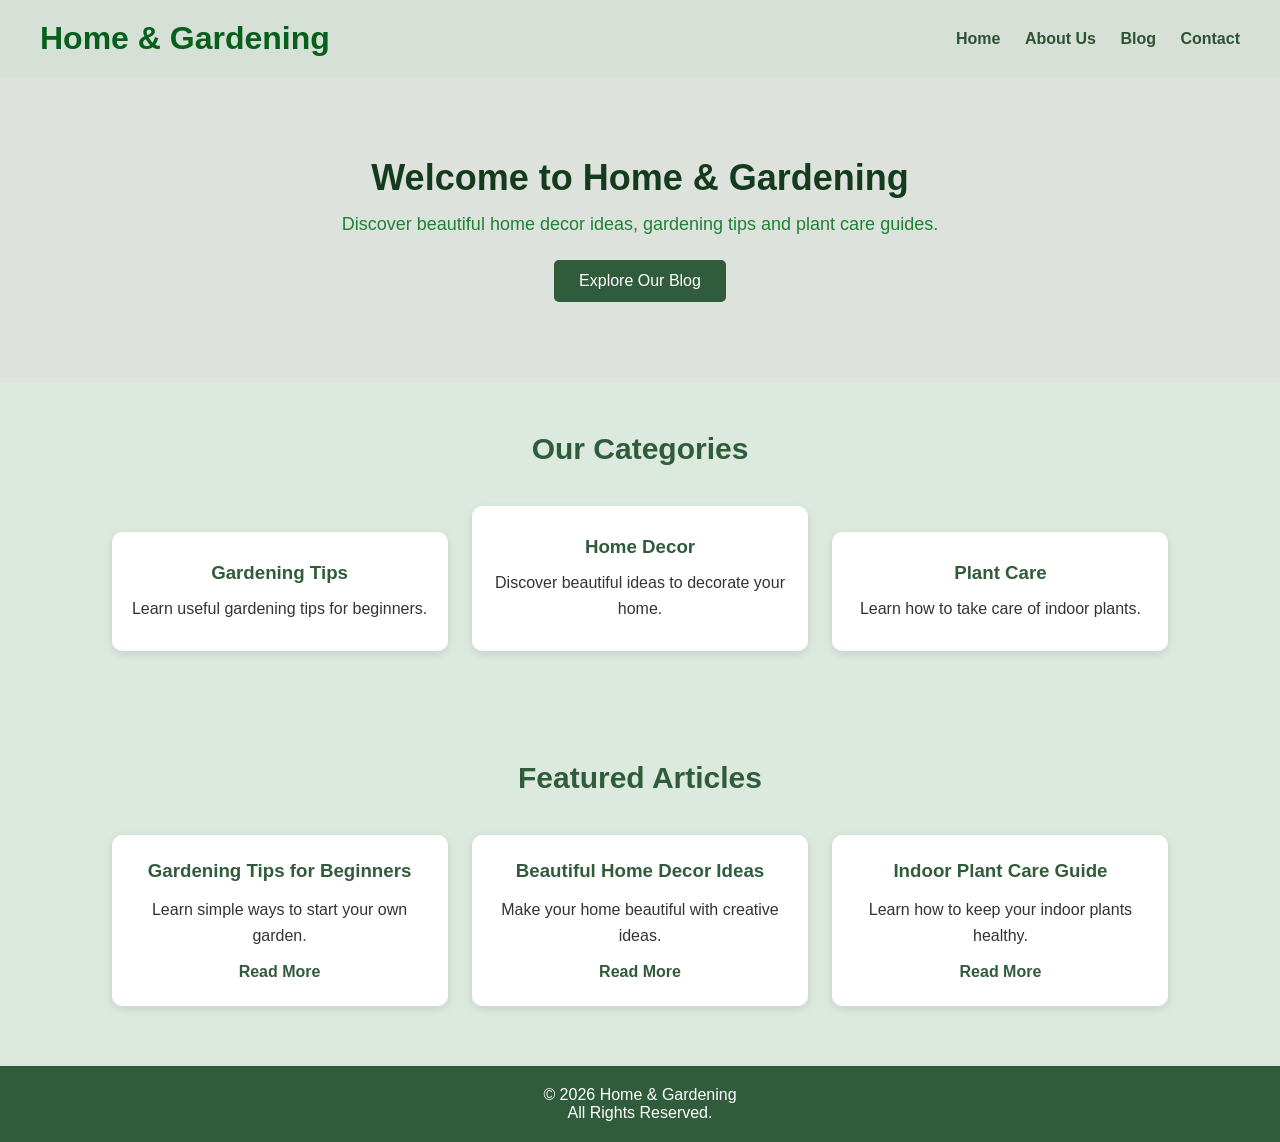
==== index.html @ fbee31ca "Home and Gardening Website" ====
<!DOCTYPE html>
<html lang="en">

<head>
    <meta charset="UTF-8">

    <meta name="viewport"
    content="width=device-width, initial-scale=1.0">

    <title>Home & Gardening</title>

    <link rel="stylesheet" href="css/style.css">

</head>

<body>

    <header>
        <h1>Home & Gardening</h1>

        <nav>
            <a href="index.html">Home</a>
            <a href="about.html">About Us</a>
            <a href="blog.html">Blog</a>
            <a href="contact.html">Contact</a>
        </nav>
    </header>

    <main>

        <section class="hero">

            <h2>Welcome to Home & Gardening</h2>

            <p>
                Discover beautiful home decor ideas,
                gardening tips and plant care guides.
            </p>

            <a href="blog.html">Explore Our Blog</a>

        </section>

        <section class="categories">

            <h2>Our Categories</h2>

            <div class="category">

                <h3>Gardening Tips</h3>
                <p>Learn useful gardening tips for beginners.</p>

            </div>

            <div class="category">

                <h3>Home Decor</h3>
                <p>Discover beautiful ideas to decorate your home.</p>

            </div>

            <div class="category">

                <h3>Plant Care</h3>
                <p>Learn how to take care of indoor plants.</p>

            </div>

        </section>
        <section class="featured">

    <h2>Featured Articles</h2>

    <div class="article">

        <h3>Gardening Tips for Beginners</h3>

        <p>Learn simple ways to start your own garden.</p>

        <a href="blog.html">Read More</a>

    </div>

    <div class="article">

        <h3>Beautiful Home Decor Ideas</h3>

        <p>Make your home beautiful with creative ideas.</p>

        <a href="blog.html">Read More</a>

    </div>

    <div class="article">

        <h3>Indoor Plant Care Guide</h3>

        <p>Learn how to keep your indoor plants healthy.</p>

        <a href="blog.html">Read More</a>

    </div>

</section>

    </main>

    <footer>

        <p>&copy; 2026 Home & Gardening</p>
        <p>All Rights Reserved.</p>

    </footer>

</body>

</html>
---- css/style.css ----
* {
    margin: 0;
    padding: 0;
    box-sizing: border-box;
}

body {
    font-family: Arial, sans-serif;
    background-color: #dce9df;
    color: #333;
}

header {
    background-color: rgb(215, 224, 215);
    padding: 20px 40px;
    display: flex;
    justify-content: space-between;
    align-items: center;
}

header h1 {
    color: #065f1a;
}

nav a {
    text-decoration: none;
    color: #2c5335;
    margin-left: 20px;
    font-weight: bold;
}

nav a:hover {
    color: #78a66a;
}

.hero {
    background-color: #dee2dc;
    padding: 80px 40px;
    text-align: center;
}

.hero h2 {
    color: #143b1d;
    font-size: 36px;
    margin-bottom: 15px;
}

.hero p {
    font-size: 18px;
    margin-bottom: 25px;
    color: #1d8136;
}

.hero a {
    display: inline-block;
    background-color: #315c3b;
    color: white;
    text-decoration: none;
    padding: 12px 25px;
    border-radius: 5px;
}

.hero a:hover {
    background-color: #78a66a;
}

.categories {
    padding: 50px 40px;
    text-align: center;
}

.categories h2 {
    color: #315c3b;
    font-size: 30px;
    margin-bottom: 30px;
}

.category {
    display: inline-block;
    background-color: white;
    width: 28%;
    padding: 30px 20px;
    margin: 10px;
    border-radius: 10px;
    box-shadow: 0 3px 10px rgba(0, 0, 0, 0.1);
}

.category h3 {
    color: #315c3b;
    margin-bottom: 12px;
}

.category p {
    line-height: 1.6;
}
/* Featured Articles */
.featured {
    padding: 50px 40px;
    text-align: center;
}

.featured h2 {
    color: #315c3b;
    font-size: 30px;
    margin-bottom: 30px;
}

.article {
    display: inline-block;
    background-color: white;
    width: 28%;
    padding: 25px;
    margin: 10px;
    border-radius: 10px;
    box-shadow: 0 3px 10px rgba(0, 0, 0, 0.1);
}

.article h3 {
    color: #315c3b;
    margin-bottom: 15px;
}

.article p {
    line-height: 1.6;
    margin-bottom: 15px;
}

.article a {
    color: #315c3b;
    font-weight: bold;
    text-decoration: none;
}
@media (max-width: 768px) {

    header {
        flex-direction: column;
        gap: 15px;
        padding: 20px;
    }

    nav {
        text-align: center;
    }

    nav a {
        display: inline-block;
        margin: 8px;
    }

    .hero {
        padding: 50px 20px;
    }

    .hero h2 {
        font-size: 28px;
    }

    .category {
        width: 90%;
        margin: 10px auto;
        display: block;
    }

    .article {
        width: 90%;
        margin: 10px auto;
        display: block;
    }
}

.article-content {
    max-width: 900px;
    margin: 50px auto;
    padding: 40px;
    background-color: white;
    border-radius: 10px;
    box-shadow: 0 3px 10px rgba(0, 0, 0, 0.1);
}

.article-content h2 {
    color: #315c3b;
    font-size: 32px;
    margin-bottom: 20px;
}

.article-content h3 {
    color: #315c3b;
    margin-top: 25px;
    margin-bottom: 10px;
}

.article-content p {
    line-height: 1.8;
    margin-bottom: 15px;
}

.blog {
    text-align: center;
    padding: 50px 20px;
}

.blog h2 {
    color: #315c3b;
    font-size: 32px;
    margin-bottom: 15px;
}

.blog p {
    font-size: 17px;
    line-height: 1.6;
}

.articles {
    padding: 30px 40px;
    text-align: center;
}

.about {
    max-width: 900px;
    margin: 50px auto;
    padding: 40px;
    background-color: white;
    border-radius: 10px;
    box-shadow: 0 3px 10px rgba(0, 0, 0, 0.1);
}

.about h2,
.about h3 {
    color: #315c3b;
    margin-bottom: 15px;
}

.about p {
    line-height: 1.8;
    margin-bottom: 25px;
}

.contact {
    max-width: 600px;
    margin: 50px auto;
    padding: 35px;
    background-color: white;
    border-radius: 10px;
    box-shadow: 0 3px 10px rgba(0, 0, 0, 0.1);
}

.contact h2 {
    color: #315c3b;
    text-align: center;
    margin-bottom: 15px;
}

.contact p {
    text-align: center;
    margin-bottom: 25px;
}

.contact form {
    display: flex;
    flex-direction: column;
    gap: 12px;
}

.contact input,
.contact textarea {
    padding: 12px;
    border: 1px solid #ccc;
    border-radius: 5px;
    font-size: 15px;
}

.contact textarea {
    min-height: 120px;
}

.contact button {
    background-color: #315c3b;
    color: white;
    padding: 12px;
    border: none;
    border-radius: 5px;
    cursor: pointer;
}

.contact button:hover {
    background-color: #78a66a;
}

footer {
    background-color: #315c3b;
    color: white;
    text-align: center;
    padding: 20px;
    margin-top: 40px;
}

.mission {
    max-width: 900px;
    margin: 30px auto 50px;
    padding: 40px;
    background-color: #e8f0e5;
    border-radius: 10px;
    text-align: center;
}

.mission h2 {
    color: #3d7949;
    margin-bottom: 15px;
}

.mission p {
    line-height: 1.8;
}
html, body {
    min-height: 100%;
}

body {
    min-height: 100vh;
    display: flex;
    flex-direction: column;
}

footer {
    margin-top: auto;
}
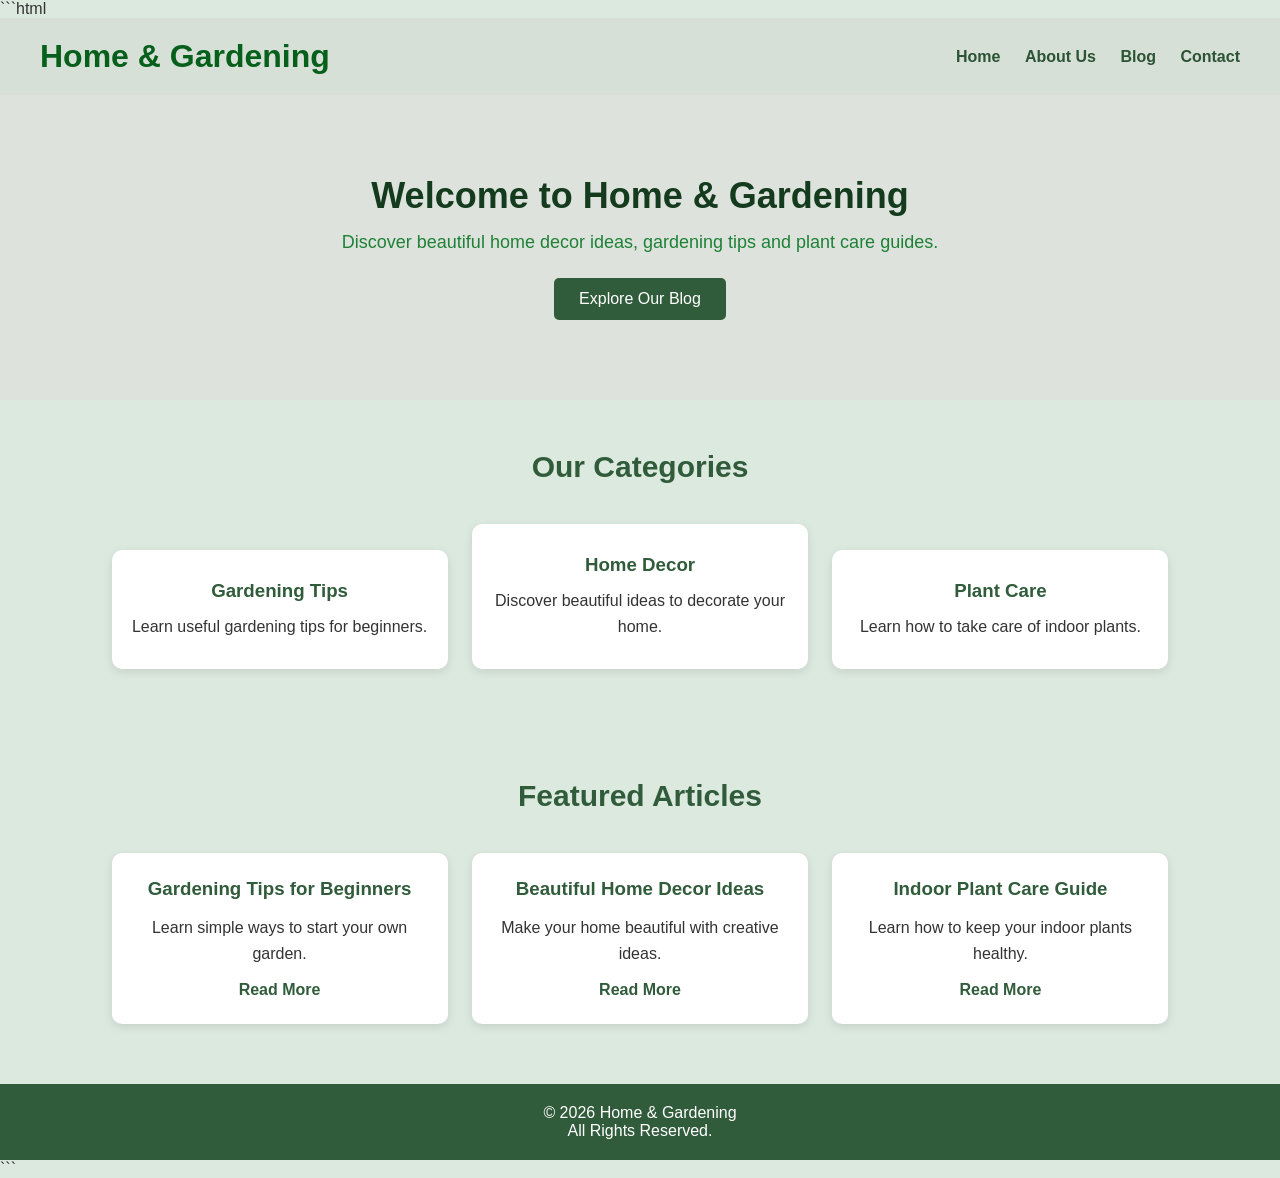
==== commit 61604aab: "Add SEO to homepage" ====
--- a/index.html
+++ b/index.html
@@ -1,3 +1,4 @@
+```html
 <!DOCTYPE html>
 <html lang="en">
 
@@ -7,7 +8,9 @@
     <meta name="viewport"
     content="width=device-width, initial-scale=1.0">
 
-    <title>Home & Gardening</title>
+    <title>Home & Gardening | Home Decor, Gardening Tips & Plant Care</title>
+
+    <meta name="description" content="Discover beautiful home decor ideas, easy gardening tips, indoor plant care guides, and simple ways to create a beautiful home.">
 
     <link rel="stylesheet" href="css/style.css">
 
@@ -67,41 +70,42 @@
             </div>
 
         </section>
+
         <section class="featured">
 
-    <h2>Featured Articles</h2>
+            <h2>Featured Articles</h2>
 
-    <div class="article">
+            <div class="article">
 
-        <h3>Gardening Tips for Beginners</h3>
+                <h3>Gardening Tips for Beginners</h3>
 
-        <p>Learn simple ways to start your own garden.</p>
+                <p>Learn simple ways to start your own garden.</p>
 
-        <a href="blog.html">Read More</a>
+                <a href="blog.html">Read More</a>
 
-    </div>
+            </div>
 
-    <div class="article">
+            <div class="article">
 
-        <h3>Beautiful Home Decor Ideas</h3>
+                <h3>Beautiful Home Decor Ideas</h3>
 
-        <p>Make your home beautiful with creative ideas.</p>
+                <p>Make your home beautiful with creative ideas.</p>
 
-        <a href="blog.html">Read More</a>
+                <a href="blog.html">Read More</a>
 
-    </div>
+            </div>
 
-    <div class="article">
+            <div class="article">
 
-        <h3>Indoor Plant Care Guide</h3>
+                <h3>Indoor Plant Care Guide</h3>
 
-        <p>Learn how to keep your indoor plants healthy.</p>
+                <p>Learn how to keep your indoor plants healthy.</p>
 
-        <a href="blog.html">Read More</a>
+                <a href="blog.html">Read More</a>
 
-    </div>
+            </div>
 
-</section>
+        </section>
 
     </main>
 
@@ -115,3 +119,4 @@
 </body>
 
 </html>
+```
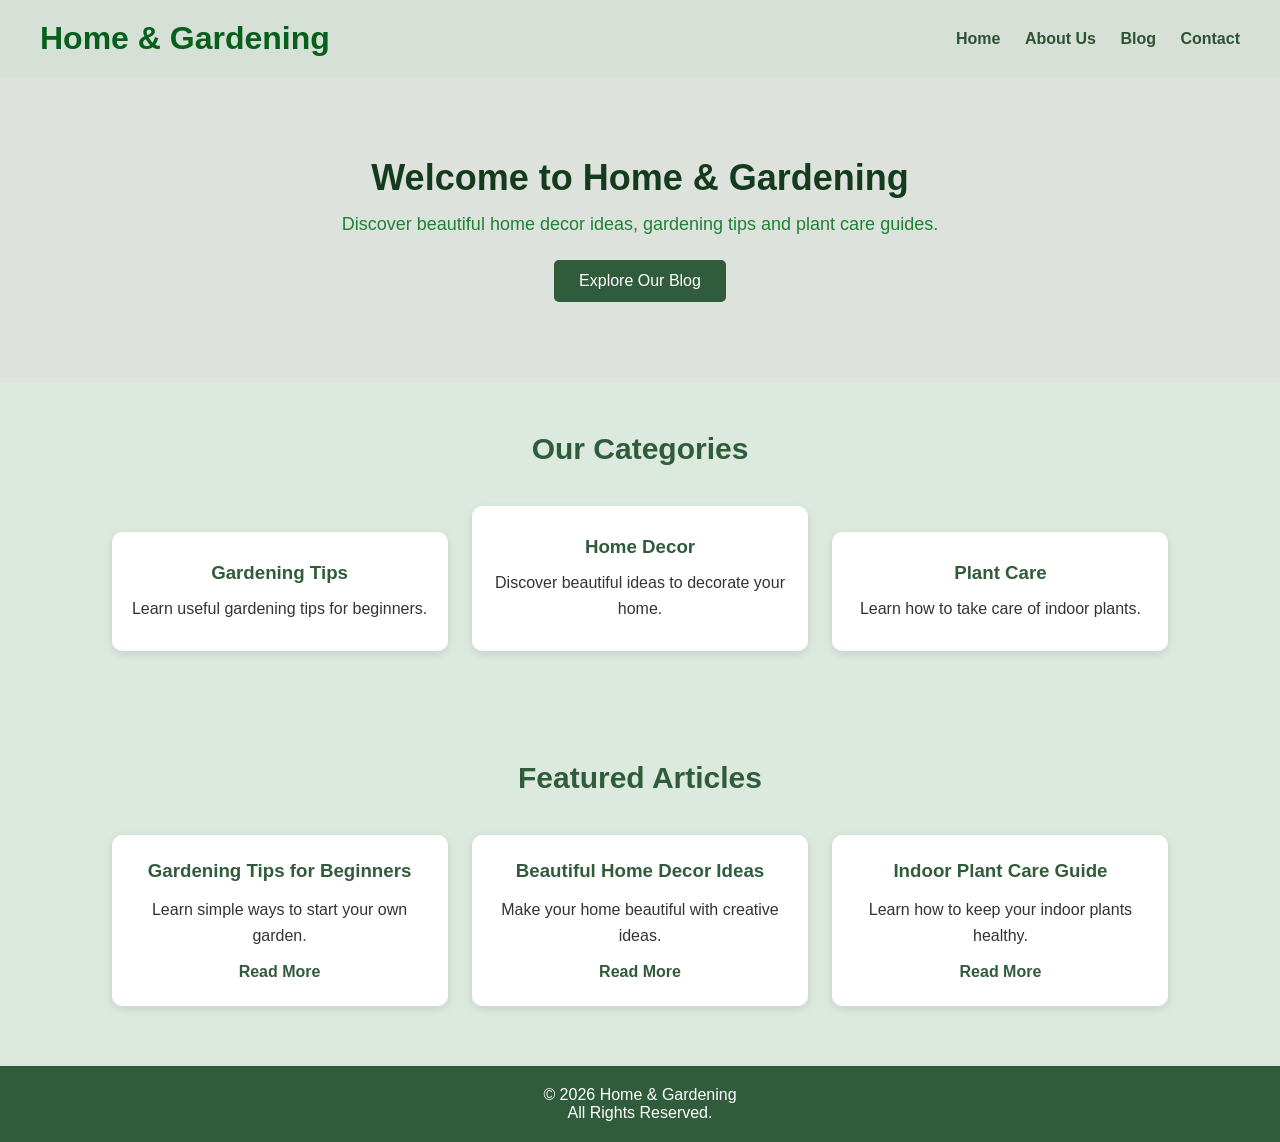
==== commit cb569dec: "Update index.html" ====
--- a/index.html
+++ b/index.html
@@ -1,4 +1,4 @@
-```html
+
 <!DOCTYPE html>
 <html lang="en">
 
@@ -119,4 +119,3 @@
 </body>
 
 </html>
-```
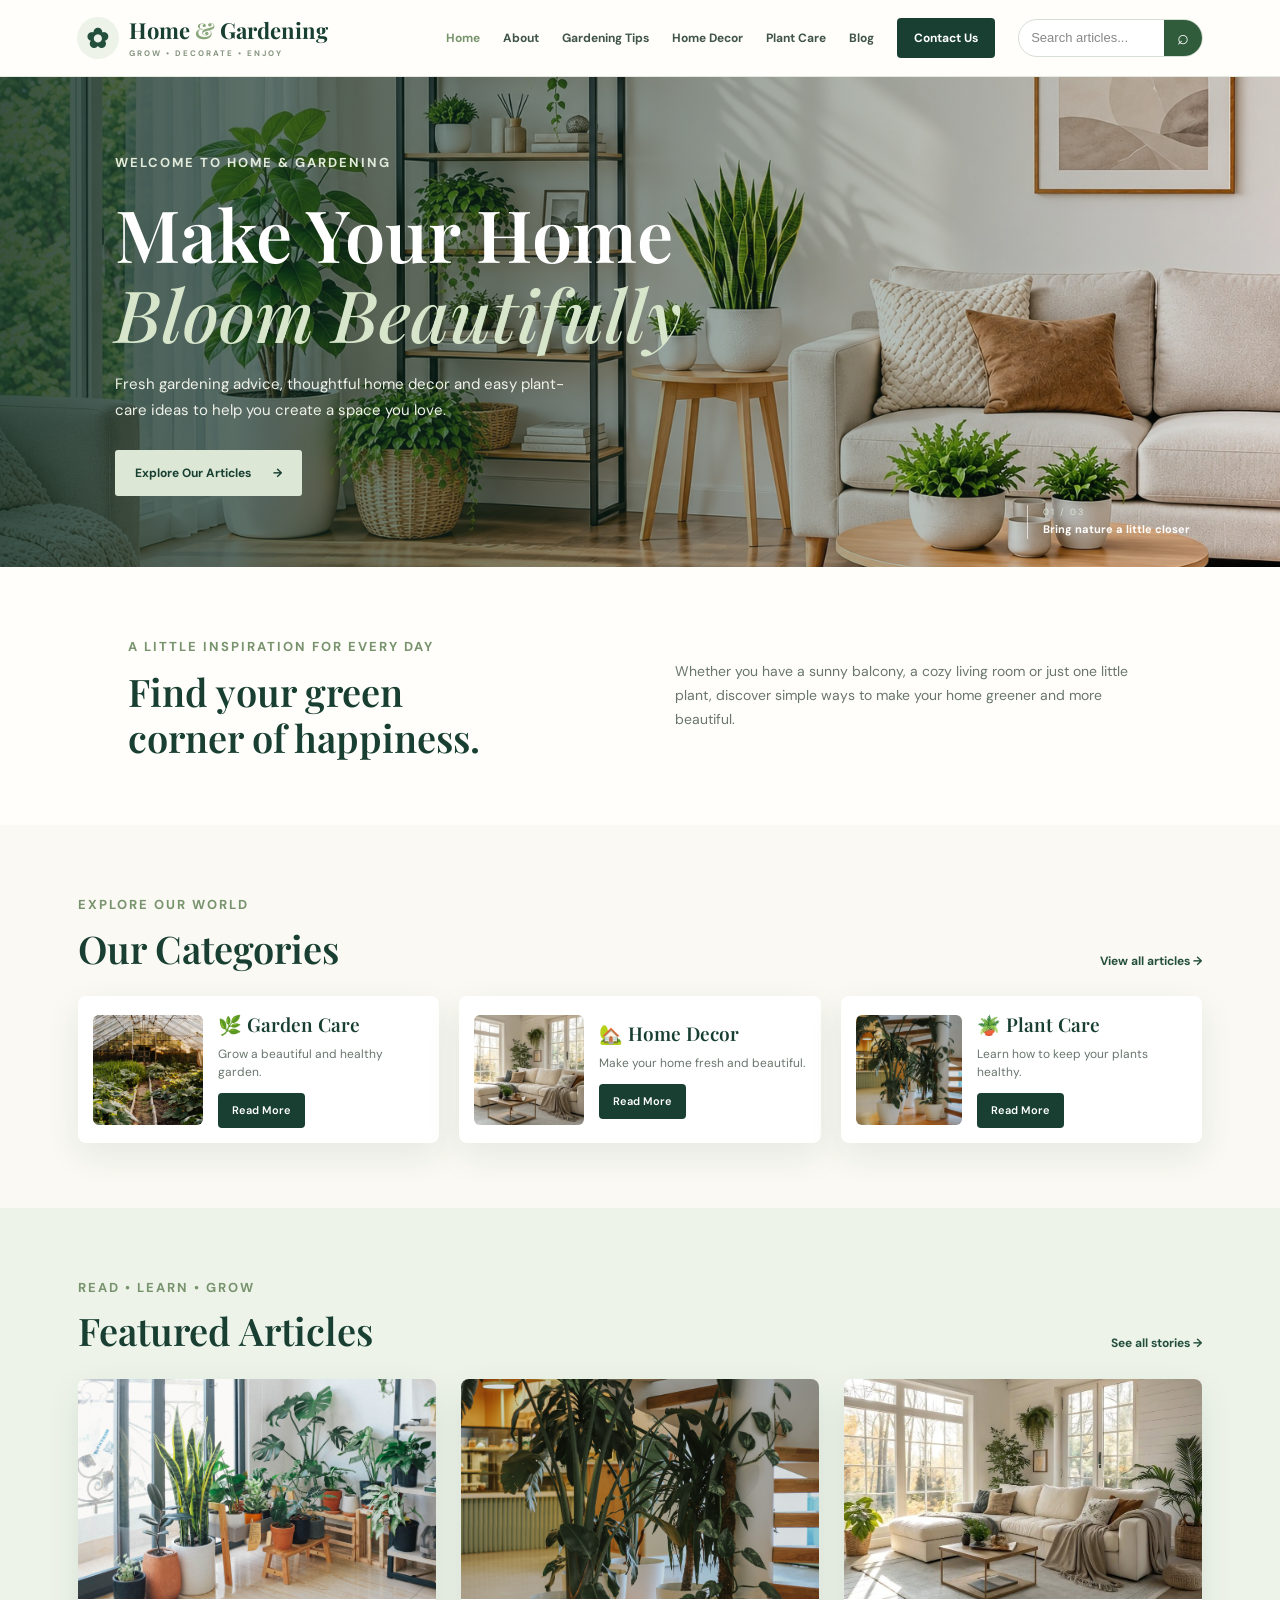
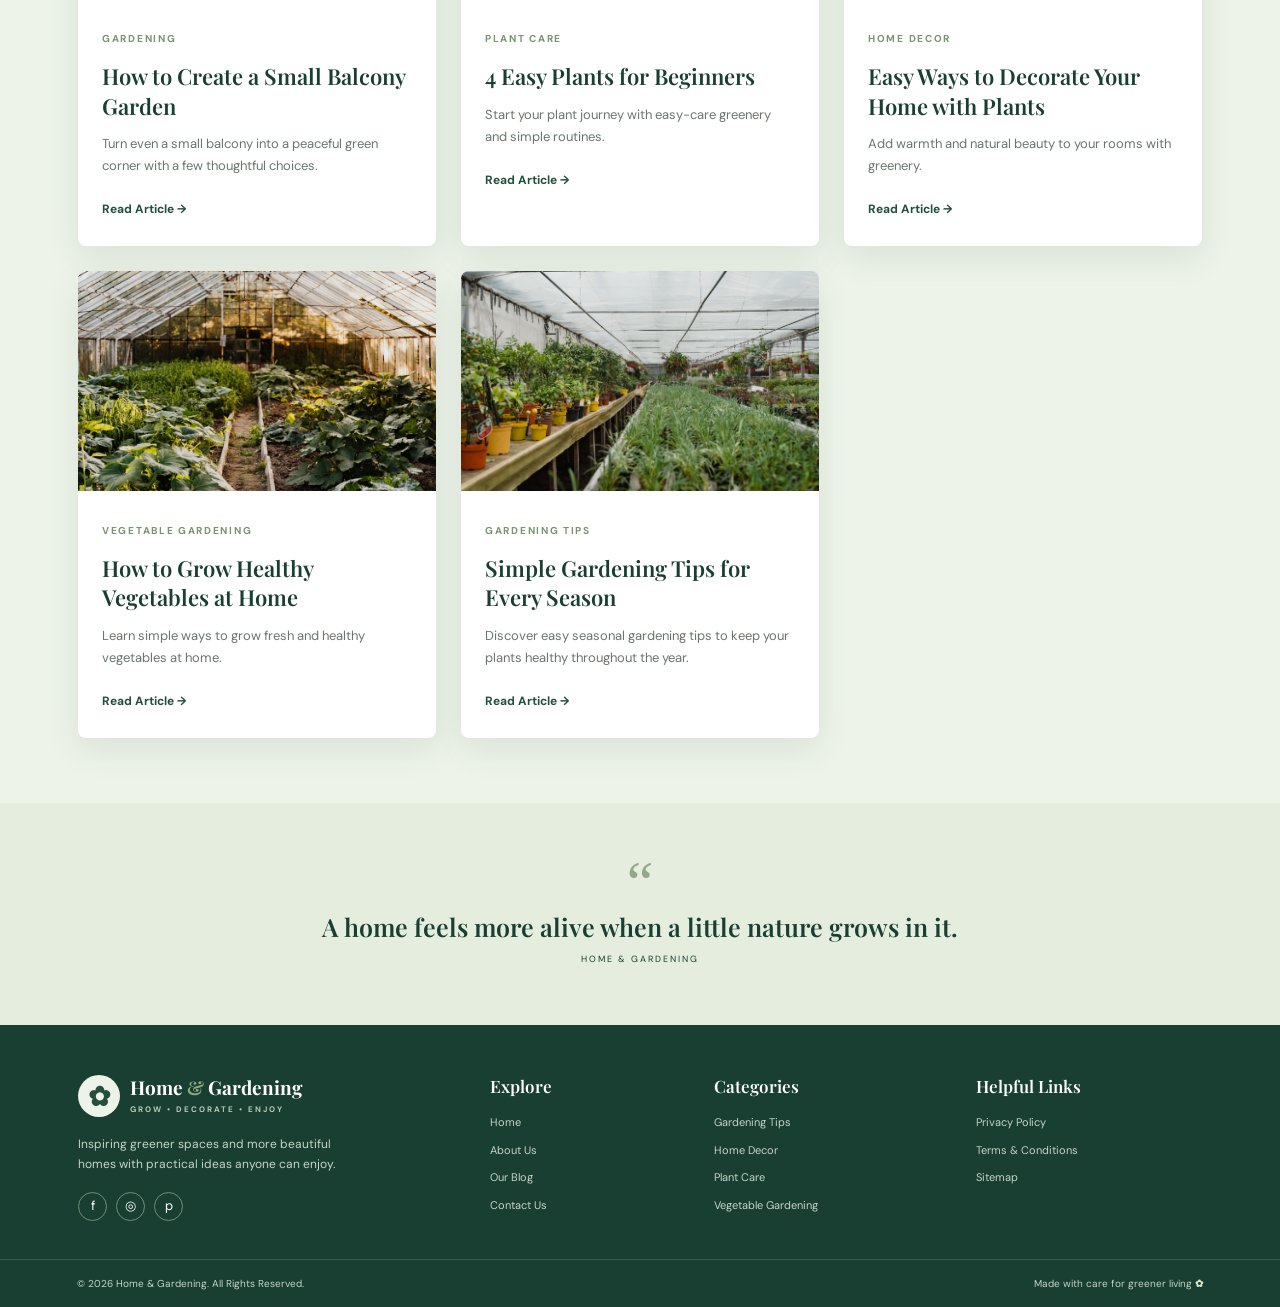
==== commit 9d67e001: "Add privacy and terms links to homepage" ====
--- a/index.html
+++ b/index.html
@@ -1,121 +1,403 @@
 
 <!DOCTYPE html>
 <html lang="en">
-
 <head>
     <meta charset="UTF-8">
-
-    <meta name="viewport"
-    content="width=device-width, initial-scale=1.0">
-
-    <title>Home & Gardening | Home Decor, Gardening Tips & Plant Care</title>
-
-    <meta name="description" content="Discover beautiful home decor ideas, easy gardening tips, indoor plant care guides, and simple ways to create a beautiful home.">
+    <meta name="viewport" content="width=device-width, initial-scale=1.0">
+
+    <title>Home & Gardening | Fresh Ideas for a Beautiful Home</title>
+    <meta name="description" content="Explore practical gardening tips, indoor plant care, home decor inspiration and simple ideas for greener living.">
 
     <link rel="stylesheet" href="css/style.css">
-
 </head>
 
 <body>
 
-    <header>
-        <h1>Home & Gardening</h1>
-
-        <nav>
+<header class="site-header">
+
+    <a class="brand" href="index.html">
+        <span class="brand-mark">✿</span>
+        <span>Home <em>&</em> Gardening
+            <small>GROW • DECORATE • ENJOY</small>
+        </span>
+    </a>
+
+    <button class="menu-toggle" aria-label="Toggle navigation"
+        onclick="document.querySelector('.main-nav').classList.toggle('open')">
+        ☰
+    </button>
+
+    <nav class="main-nav">
+        <a class="active" href="index.html">Home</a>
+        <a href="about.html">About</a>
+        <a href="gardening-tips.html">Gardening Tips</a>
+        <a href="home-decor.html">Home Decor</a>
+        <a href="plant-care.html">Plant Care</a>
+        <a href="blog.html">Blog</a>
+        <a class="nav-contact" href="contact.html">Contact Us</a>
+
+        <form class="header-search" onsubmit="searchHome(event)">
+            <input type="search" id="homeSearch"
+                placeholder="Search articles..." aria-label="Search articles">
+            <button type="submit" aria-label="Search">⌕</button>
+        </form>
+    </nav>
+
+</header>
+
+<main>
+
+    <section class="hero-home">
+
+        <div class="hero-shade"></div>
+
+        <div class="hero-copy">
+
+            <span class="eyebrow">WELCOME TO HOME & GARDENING</span>
+
+            <h1>Make Your Home<br><i>Bloom Beautifully</i></h1>
+
+            <p>
+                Fresh gardening advice, thoughtful home decor and easy
+                plant-care ideas to help you create a space you love.
+            </p>
+
+            <a class="btn-primary" href="blog.html">
+                Explore Our Articles <span>→</span>
+            </a>
+
+        </div>
+
+        <div class="hero-note">
+            <span>01 / 03</span>
+            <b>Bring nature a little closer</b>
+        </div>
+
+    </section>
+   
+    <section class="intro-row">
+
+        <div>
+            <span class="eyebrow green">A LITTLE INSPIRATION FOR EVERY DAY</span>
+            <h2>Find your green<br>corner of happiness.</h2>
+        </div>
+
+        <p>
+            Whether you have a sunny balcony, a cozy living room or just
+            one little plant, discover simple ways to make your home
+            greener and more beautiful.
+        </p>
+
+    </section>
+
+<section class="category-section section-wrap">
+
+    <div class="section-heading">
+        <div>
+            <span class="eyebrow green">EXPLORE OUR WORLD</span>
+            <h2>Our Categories</h2>
+        </div>
+
+        <a class="text-link" href="blog.html">View all articles →</a>
+    </div>
+
+    <div class="category-grid">
+
+        <div class="category-card">
+            <img src="images/vegetable-garden.jpg"
+                 alt="Beautiful home garden">
+
+            <div class="category-info">
+                <h3>🌿 Garden Care</h3>
+                <p>Grow a beautiful and healthy garden.</p>
+                <a href="gardening-tips.html" class="read-more">Read More</a>
+            </div>
+        </div>
+    
+        <div class="category-card">
+            <img src="images/home decore and plants.jpg"
+                 alt="Beautiful home decor with plants">
+
+            <div class="category-info">
+                <h3>🏡 Home Decor</h3>
+                <p>Make your home fresh and beautiful.</p>
+                <a href="home-decor.html" class="read-more">Read More</a>
+            </div>
+        </div>
+    
+        <div class="category-card">
+            <img src="images/indoor-plants.jpg"
+                 alt="Healthy indoor plants">
+
+            <div class="category-info">
+                <h3>🪴 Plant Care</h3>
+                <p>Learn how to keep your plants healthy.</p>
+                <a href="plant-care.html" class="read-more">Read More</a>
+            </div>
+        </div>
+
+    </div>
+
+</section>
+
+    <section class="featured-section">
+
+        <div class="section-wrap">
+
+            <div class="section-heading">
+
+                <div>
+                    <span class="eyebrow green">READ • LEARN • GROW</span>
+                    <h2>Featured Articles</h2>
+                </div>
+
+                <a class="text-link" href="blog.html">See all stories →</a>
+
+            </div>
+
+
+            <div class="article-grid">
+               
+                <article class="feature-card">
+
+                    <a href="articles/article1.html">
+                        <img src="images/balcony-garden.jpg"
+                            alt="Small balcony garden">
+                    </a>
+
+                    <div class="feature-body">
+
+                        <span class="tag">GARDENING</span>
+
+                        <h3>
+                            <a href="articles/article1.html">
+                                How to Create a Small Balcony Garden
+                            </a>
+                        </h3>
+
+                        <p>
+                            Turn even a small balcony into a peaceful green
+                            corner with a few thoughtful choices.
+                        </p>
+
+                        <a class="read-link" href="articles/article1.html">
+                            Read Article →
+                        </a>
+
+                    </div>
+
+                </article>            
+                <article class="feature-card">
+
+                    <a href="articles/article2.html">
+                        <img src="images/indoor-plants.jpg"
+                            alt="Indoor plants in a bright room">
+                    </a>
+
+                    <div class="feature-body">
+
+                        <span class="tag">PLANT CARE</span>
+
+                        <h3>
+                            <a href="articles/article2.html">
+                                4 Easy Plants for Beginners
+                            </a>
+                        </h3>
+
+                        <p>
+                            Start your plant journey with easy-care greenery
+                            and simple routines.
+                        </p>
+
+                        <a class="read-link" href="articles/article2.html">
+                            Read Article →
+                        </a>
+
+                    </div>
+
+                </article>               
+                <article class="feature-card">
+
+                    <a href="articles/article3.html">
+                        <img src="images/home decore and plants.jpg"
+                            alt="Natural home decor with plants">
+                    </a>
+
+                    <div class="feature-body">
+
+                        <span class="tag">HOME DECOR</span>
+
+                        <h3>
+                            <a href="articles/article3.html">
+                                Easy Ways to Decorate Your Home with Plants
+                            </a>
+                        </h3>
+
+                        <p>
+                            Add warmth and natural beauty to your rooms
+                            with greenery.
+                        </p>
+
+                        <a class="read-link" href="articles/article3.html">
+                            Read Article →
+                        </a>
+
+                    </div>
+
+                </article>        
+                <article class="feature-card">
+
+                    <a href="articles/article4.html">
+                        <img src="images/vegetable-garden.jpg"
+                            alt="Healthy vegetables growing in a garden">
+                    </a>
+
+                    <div class="feature-body">
+
+                        <span class="tag">VEGETABLE GARDENING</span>
+
+                        <h3>
+                            <a href="articles/article4.html">
+                                How to Grow Healthy Vegetables at Home
+                            </a>
+                        </h3>
+
+                        <p>
+                            Learn simple ways to grow fresh and healthy
+                            vegetables at home.
+                        </p>
+
+                        <a class="read-link" href="articles/article4.html">
+                            Read Article →
+                        </a>
+
+                    </div>
+
+                </article>
+
+                <article class="feature-card">
+
+                    <a href="articles/article5.html">
+                        <img src="images/seasonal-gardening.jpg"
+                            alt="Beautiful garden with seasonal plants">
+                    </a>
+
+                    <div class="feature-body">
+
+                        <span class="tag">GARDENING TIPS</span>
+
+                        <h3>
+                            <a href="articles/article5.html">
+                                Simple Gardening Tips for Every Season
+                            </a>
+                        </h3>
+
+                        <p>
+                            Discover easy seasonal gardening tips to keep
+                            your plants healthy throughout the year.
+                        </p>
+
+                        <a class="read-link" href="articles/article5.html">
+                            Read Article →
+                        </a>
+
+                    </div>
+
+                </article>
+
+            </div>
+
+        </div>
+
+    </section>
+    <section class="quote-band">
+
+        <span>“</span>
+
+        <p>A home feels more alive when a little nature grows in it.</p>
+
+        <small>HOME & GARDENING</small>
+
+    </section>
+
+</main>
+<footer class="site-footer">
+
+    <div class="footer-main">
+
+        <div class="footer-about">
+
+            <a class="brand footer-brand" href="index.html">
+
+                <span class="brand-mark">✿</span>
+
+                <span>Home <em>&</em> Gardening
+                    <small>GROW • DECORATE • ENJOY</small>
+                </span>
+
+            </a>
+
+            <p>
+                Inspiring greener spaces and more beautiful homes
+                with practical ideas anyone can enjoy.
+            </p>
+
+            <div class="social-links">
+                <a href="https://www.facebook.com/" aria-label="Facebook">f</a>
+                <a href="https://www.instagram.com/" aria-label="Instagram">◎</a>
+                <a href="https://www.pinterest.com/" aria-label="Pinterest">p</a>
+            </div>
+
+        </div>
+
+
+        <div class="footer-column">
+
+            <h3>Explore</h3>
+
             <a href="index.html">Home</a>
             <a href="about.html">About Us</a>
-            <a href="blog.html">Blog</a>
-            <a href="contact.html">Contact</a>
-        </nav>
-    </header>
-
-    <main>
-
-        <section class="hero">
-
-            <h2>Welcome to Home & Gardening</h2>
-
-            <p>
-                Discover beautiful home decor ideas,
-                gardening tips and plant care guides.
-            </p>
-
-            <a href="blog.html">Explore Our Blog</a>
-
-        </section>
-
-        <section class="categories">
-
-            <h2>Our Categories</h2>
-
-            <div class="category">
-
-                <h3>Gardening Tips</h3>
-                <p>Learn useful gardening tips for beginners.</p>
-
-            </div>
-
-            <div class="category">
-
-                <h3>Home Decor</h3>
-                <p>Discover beautiful ideas to decorate your home.</p>
-
-            </div>
-
-            <div class="category">
-
-                <h3>Plant Care</h3>
-                <p>Learn how to take care of indoor plants.</p>
-
-            </div>
-
-        </section>
-
-        <section class="featured">
-
-            <h2>Featured Articles</h2>
-
-            <div class="article">
-
-                <h3>Gardening Tips for Beginners</h3>
-
-                <p>Learn simple ways to start your own garden.</p>
-
-                <a href="blog.html">Read More</a>
-
-            </div>
-
-            <div class="article">
-
-                <h3>Beautiful Home Decor Ideas</h3>
-
-                <p>Make your home beautiful with creative ideas.</p>
-
-                <a href="blog.html">Read More</a>
-
-            </div>
-
-            <div class="article">
-
-                <h3>Indoor Plant Care Guide</h3>
-
-                <p>Learn how to keep your indoor plants healthy.</p>
-
-                <a href="blog.html">Read More</a>
-
-            </div>
-
-        </section>
-
-    </main>
-
-    <footer>
-
-        <p>&copy; 2026 Home & Gardening</p>
-        <p>All Rights Reserved.</p>
-
-    </footer>
+            <a href="blog.html">Our Blog</a>
+            <a href="contact.html">Contact Us</a>
+
+        </div>
+
+
+        <div class="footer-column">
+
+            <h3>Categories</h3>
+
+            <a href="gardening-tips.html">Gardening Tips</a>
+            <a href="home-decor.html">Home Decor</a>
+            <a href="plant-care.html">Plant Care</a>
+            <a href="articles/article4.html">Vegetable Gardening</a>
+
+        </div>
+
+
+        <div class="footer-column">
+
+            <h3>Helpful Links</h3>
+
+            <a href="privacy-policy.html">Privacy Policy</a>
+            <a href="terms.html">Terms & Conditions</a>
+            <a href="sitemap.xml">Sitemap</a>
+
+        </div>
+
+    </div>
+
+
+    <div class="footer-bottom">
+
+        <span>© 2026 Home & Gardening. All Rights Reserved.</span>
+
+        <span>Made with care for greener living <b>✿</b></span>
+
+    </div>
+
+</footer>
+<script src="js/script.js"></script>
 
 </body>
-
 </html>
--- a/css/style.css
+++ b/css/style.css
@@ -1,258 +1,645 @@
+
+@import url('https://fonts.googleapis.com/css2?family=DM+Sans:wght@400;500;600;700&family=Playfair+Display:wght@500;600;700&display=swap');
+
+:root {
+    --forest: #183f32;
+    --forest2: #244f3d;
+    --sage: #dce8d9;
+    --sage2: #edf3e9;
+    --cream: #faf9f3;
+    --paper: #fffefa;
+    --ink: #26352d;
+    --muted: #69766d;
+    --gold: #c4a66a;
+    --line: #e5e9df;
+    --shadow: 0 12px 35px rgba(24,63,50,.09);
+}
+
 * {
+    box-sizing: border-box;
     margin: 0;
     padding: 0;
-    box-sizing: border-box;
+}
+
+html {
+    scroll-behavior: smooth;
 }
 
 body {
-    font-family: Arial, sans-serif;
-    background-color: #dce9df;
-    color: #333;
-}
-
+    font-family: 'DM Sans', Arial, sans-serif;
+    background: var(--cream);
+    color: var(--ink);
+    line-height: 1.7;
+}
+
+img {
+    max-width: 100%;
+    display: block;
+}
+
+a {
+    color: inherit;
+}
+
+.top-strip {
+    background: var(--forest);
+    color: #f5f4e9;
+    padding: 7px 6%;
+    font-size: 10px;
+    letter-spacing: 1.5px;
+    font-weight: 700;
+    display: flex;
+    justify-content: space-between;
+}
+
+.top-strip span {
+    font-weight: 400;
+    letter-spacing: .5px;
+    color: #d9e4d9;
+}
+.site-header,
 header {
-    background-color: rgb(215, 224, 215);
-    padding: 20px 40px;
+    background: var(--paper);
+    padding: 17px 6%;
     display: flex;
     justify-content: space-between;
     align-items: center;
-}
-
-header h1 {
-    color: #065f1a;
-}
-
+    gap: 24px;
+    border-bottom: 1px solid var(--line);
+    position: relative;
+    z-index: 5;
+}
+
+.brand {
+    display: flex;
+    align-items: center;
+    gap: 10px;
+    text-decoration: none;
+    color: var(--forest);
+    font-family: 'Playfair Display', Georgia, serif;
+    font-size: 22px;
+    font-weight: 700;
+    line-height: 1.15;
+}
+
+.brand em {
+    color: #8aa77d;
+    font-style: normal;
+}
+
+.brand small {
+    display: block;
+    font: 700 8px 'DM Sans', sans-serif;
+    letter-spacing: 2px;
+    color: #84947f;
+    margin-top: 5px;
+}
+
+.brand-mark {
+    width: 42px;
+    height: 42px;
+    border-radius: 50%;
+    background: var(--sage2);
+    display: grid;
+    place-items: center;
+    color: var(--forest2);
+    font-size: 27px;
+}
+
+/* Navigation */
+.main-nav,
+nav {
+    display: flex;
+    align-items: center;
+    gap: 23px;
+}
+
+.main-nav a,
 nav a {
     text-decoration: none;
-    color: #2c5335;
-    margin-left: 20px;
-    font-weight: bold;
-}
-
-nav a:hover {
-    color: #78a66a;
-}
-
-.hero {
-    background-color: #dee2dc;
-    padding: 80px 40px;
+    color: #405449;
+    font-size: 12px;
+    font-weight: 700;
+    transition: .2s;
+}
+
+.main-nav a:hover,
+nav a:hover,
+.main-nav a.active {
+    color: #78956d;
+}
+
+.main-nav .nav-contact {
+    background: var(--forest);
+    color: white;
+    padding: 10px 17px;
+    border-radius: 4px;
+}
+
+.menu-toggle {
+    display: none;
+}
+.hero-home {
+    min-height: 490px;
+    background: url('../images/home-garden-hero.jpg') center 48% / cover no-repeat;
+    position: relative;
+    display: flex;
+    align-items: center;
+    padding: 70px 9%;
+    color: white;
+}
+
+.hero-shade {
+    position: absolute;
+    inset: 0;
+    background: linear-gradient(
+        90deg,
+        rgba(14,43,32,.82),
+        rgba(14,43,32,.42) 55%,
+        rgba(14,43,32,.08)
+    );
+}
+
+.hero-copy {
+    position: relative;
+    max-width: 570px;
+}
+
+.eyebrow {
+    font-size: 13px;
+    letter-spacing: 2px;
+    font-weight: 700;
+    color: #e1eadb;
+}
+
+.eyebrow.green {
+    color: #78936e;
+}
+
+.hero-copy h1 {
+    font: 600 clamp(44px,6vw,72px)/1.12 'Playfair Display', Georgia, serif;
+    margin: 18px 0;
+}
+
+.hero-copy h1 i {
+    color: #d7e5cb;
+    font-weight: 500;
+}
+
+.hero-copy p {
+    max-width: 460px;
+    color: #f0f2e9;
+    font-size: 15px;
+    margin-bottom: 27px;
+}
+
+.btn-primary {
+    display: inline-flex;
+    gap: 22px;
+    align-items: center;
+    background: #dce8d5;
+    color: var(--forest);
+    padding: 13px 20px;
+    text-decoration: none;
+    font-weight: 700;
+    font-size: 12px;
+    border-radius: 3px;
+}
+
+.hero-note {
+    position: absolute;
+    right: 7%;
+    bottom: 28px;
+    border-left: 1px solid rgba(255,255,255,.65);
+    padding-left: 15px;
+    font-size: 11px;
+}
+
+.hero-note span {
+    display: block;
+    color: #d9e6d3;
+    font-size: 9px;
+    letter-spacing: 2px;
+}
+
+.intro-row {
+    display: grid;
+    grid-template-columns: 1fr 1fr;
+    gap: 70px;
+    align-items: center;
+    padding: 65px 10%;
+    background: var(--paper);
+}
+
+h2 {
+    font: 600 clamp(27px,3vw,38px)/1.2 'Playfair Display', Georgia, serif;
+    color: var(--forest);
+}
+
+.intro-row h2 {
+    margin-top: 10px;
+}
+
+.intro-row > p {
+    color: var(--muted);
+    font-size: 14px;
+    max-width: 500px;
+}
+
+.section-wrap {
+    max-width: 1180px;
+    margin: auto;
+    padding: 65px 28px;
+}
+
+.section-heading {
+    display: flex;
+    justify-content: space-between;
+    align-items: end;
+    margin-bottom: 25px;
+}
+
+.section-heading h2 {
+    margin-top: 8px;
+}
+
+.text-link {
+    color: var(--forest2);
+    font-weight: 700;
+    font-size: 12px;
+    text-decoration: none;
+}
+
+.category-grid {
+    display: grid;
+    grid-template-columns: repeat(3, 1fr);
+    gap: 20px;
+}
+
+.category-card {
+    display: flex;
+    align-items: center;
+    gap: 15px;
+    background: white;
+    padding: 15px;
+    border-radius: 8px;
+    box-shadow: var(--shadow);
+}
+
+.category-card img {
+    width: 110px;
+    height: 110px;
+    object-fit: cover;
+    border-radius: 6px;
+}
+
+.category-info h3 {
+    font: 600 19px 'Playfair Display', serif;
+    color: var(--forest);
+    margin-bottom: 8px;
+}
+
+.category-info p {
+    font-size: 12px;
+    line-height: 1.5;
+    color: var(--muted);
+    margin-bottom: 12px;
+}
+
+.read-more {
+    display: inline-block;
+    background: var(--forest);
+    color: white;
+    padding: 8px 14px;
+    border-radius: 4px;
+    font-size: 11px;
+    text-decoration: none;
+    font-weight: 600;
+}
+
+.read-more:hover {
+    background: var(--forest2);
+}
+
+@media (max-width: 850px) {
+    .category-grid {
+        grid-template-columns: 1fr;
+    }
+}
+
+@media (max-width: 700px) {
+    .category-grid {
+        grid-template-columns: 1fr;
+    }
+
+    .category-card {
+        height: 280px;
+    }
+}
+
+
+.featured-section {
+    background: var(--sage2);
+}
+
+.article-grid {
+    display: grid;
+    grid-template-columns: repeat(3, minmax(0, 1fr));
+    gap: 25px;
+}
+
+.feature-card {
+    background: white;
+    border-radius: 8px;
+    overflow: hidden;
+    box-shadow: var(--shadow);
+    transition: transform .3s ease, box-shadow .3s ease;
+}
+
+.feature-card:hover {
+    transform: translateY(-5px);
+    box-shadow: 0 12px 28px rgba(0, 0, 0, .12);
+}
+
+.feature-card > a img {
+    width: 100%;
+    height: 220px;
+    object-fit: cover;
+    display: block;
+}
+
+.feature-body {
+    padding: 24px;
+}
+
+.tag {
+    font-size: 10px;
+    letter-spacing: 1.7px;
+    color: #78936e;
+    font-weight: 700;
+}
+
+.feature-body h3 {
+    font: 600 22px/1.35 'Playfair Display', serif;
+    color: var(--forest);
+    margin: 12px 0;
+}
+
+.feature-body h3 a {
+    text-decoration: none;
+    color: inherit;
+}
+
+.feature-body p {
+    font-size: 13px;
+    line-height: 1.7;
+    color: var(--muted);
+    margin-bottom: 17px;
+}
+
+.read-link {
+    font-size: 12px;
+    font-weight: 700;
+    color: var(--forest2);
+    text-decoration: none;
+}
+
+.read-link:hover {
+    text-decoration: underline;
+}
+
+.quote-band {
     text-align: center;
-}
-
-.hero h2 {
-    color: #143b1d;
-    font-size: 36px;
+    padding: 55px 20px;
+    background: #e5eddf;
+    color: var(--forest);
+}
+
+.quote-band > span {
+    font: 60px Georgia;
+    color: #91a987;
+    line-height: .8;
+}
+
+.quote-band p {
+    font: 600 25px 'Playfair Display', serif;
+}
+
+.quote-band small {
+    font-size: 9px;
+    letter-spacing: 2px;
+}
+
+.site-footer,
+footer {
+    background: var(--forest);
+    color: #edf3e9;
+    margin-top: auto;
+}
+
+.footer-main {
+    max-width: 1180px;
+    margin: auto;
+    padding: 50px 28px 38px;
+    display: grid;
+    grid-template-columns: 2fr 1fr 1.2fr 1.2fr;
+    gap: 35px;
+}
+
+.footer-brand {
+    color: white;
+    font-size: 19px;
+}
+
+.footer-brand small {
+    color: #b7cbb6;
+}
+
+.footer-about p {
+    max-width: 280px;
+    color: #c6d4c8;
+    font-size: 12px;
+    margin: 17px 0;
+}
+
+.social-links {
+    display: flex;
+    gap: 9px;
+}
+
+.social-links a {
+    width: 29px;
+    height: 29px;
+    border: 1px solid #718e79;
+    border-radius: 50%;
+    display: grid;
+    place-items: center;
+    text-decoration: none;
+    color: white;
+    font-size: 13px;
+}
+
+.footer-column {
+    display: flex;
+    flex-direction: column;
+    gap: 9px;
+}
+
+.footer-column h3 {
+    font: 600 17px 'Playfair Display', serif;
+    color: white;
+    margin-bottom: 7px;
+}
+
+.footer-column a {
+    font-size: 11px;
+    color: #c6d4c8;
+    text-decoration: none;
+}
+
+.footer-column a:hover {
+    color: white;
+    text-decoration: underline;
+}
+
+.footer-bottom {
+    border-top: 1px solid rgba(255,255,255,.15);
+    padding: 15px 6%;
+    display: flex;
+    justify-content: space-between;
+    color: #c6d4c8;
+    font-size: 10px;
+}
+
+.footer-bottom b {
+    color: #d7e5cb;
+}
+
+.article-content,
+.about,
+.contact {
+    max-width: 900px;
+    margin: 45px auto;
+    padding: 35px;
+    background: white;
+    border-radius: 7px;
+    box-shadow: var(--shadow);
+}
+
+.article-content h1,
+.article-content h2,
+.article-content h3,
+.about h2,
+.about h3,
+.contact h2 {
+    font-family: 'Playfair Display',Georgia,serif;
+    color: var(--forest);
+    margin: 18px 0 10px;
+}
+
+.article-content p,
+.about p,
+.contact p {
+    line-height: 1.85;
     margin-bottom: 15px;
-}
-
-.hero p {
-    font-size: 18px;
-    margin-bottom: 25px;
-    color: #1d8136;
-}
-
-.hero a {
-    display: inline-block;
-    background-color: #315c3b;
-    color: white;
-    text-decoration: none;
-    padding: 12px 25px;
-    border-radius: 5px;
-}
-
-.hero a:hover {
-    background-color: #78a66a;
-}
-
-.categories {
-    padding: 50px 40px;
-    text-align: center;
-}
-
-.categories h2 {
-    color: #315c3b;
-    font-size: 30px;
-    margin-bottom: 30px;
-}
-
-.category {
-    display: inline-block;
-    background-color: white;
-    width: 28%;
-    padding: 30px 20px;
-    margin: 10px;
-    border-radius: 10px;
-    box-shadow: 0 3px 10px rgba(0, 0, 0, 0.1);
-}
-
-.category h3 {
-    color: #315c3b;
-    margin-bottom: 12px;
-}
-
-.category p {
-    line-height: 1.6;
-}
-/* Featured Articles */
-.featured {
-    padding: 50px 40px;
-    text-align: center;
-}
-
-.featured h2 {
-    color: #315c3b;
-    font-size: 30px;
-    margin-bottom: 30px;
-}
-
-.article {
-    display: inline-block;
-    background-color: white;
-    width: 28%;
-    padding: 25px;
-    margin: 10px;
-    border-radius: 10px;
-    box-shadow: 0 3px 10px rgba(0, 0, 0, 0.1);
-}
-
-.article h3 {
-    color: #315c3b;
-    margin-bottom: 15px;
-}
-
-.article p {
-    line-height: 1.6;
-    margin-bottom: 15px;
-}
-
-.article a {
-    color: #315c3b;
-    font-weight: bold;
-    text-decoration: none;
-}
-@media (max-width: 768px) {
-
-    header {
-        flex-direction: column;
-        gap: 15px;
-        padding: 20px;
-    }
-
-    nav {
-        text-align: center;
-    }
-
-    nav a {
-        display: inline-block;
-        margin: 8px;
-    }
-
-    .hero {
-        padding: 50px 20px;
-    }
-
-    .hero h2 {
-        font-size: 28px;
-    }
-
-    .category {
-        width: 90%;
-        margin: 10px auto;
-        display: block;
-    }
-
-    .article {
-        width: 90%;
-        margin: 10px auto;
-        display: block;
-    }
-}
-
-.article-content {
-    max-width: 900px;
-    margin: 50px auto;
-    padding: 40px;
-    background-color: white;
-    border-radius: 10px;
-    box-shadow: 0 3px 10px rgba(0, 0, 0, 0.1);
-}
-
-.article-content h2 {
-    color: #315c3b;
-    font-size: 32px;
-    margin-bottom: 20px;
-}
-
-.article-content h3 {
-    color: #315c3b;
-    margin-top: 25px;
-    margin-bottom: 10px;
-}
-
-.article-content p {
-    line-height: 1.8;
-    margin-bottom: 15px;
+    color: #536258;
+}
+
+.article-image {
+    width: 100%;
+    max-height: 430px;
+    object-fit: cover;
+    border-radius: 6px;
+    margin: 20px 0;
 }
 
 .blog {
     text-align: center;
-    padding: 50px 20px;
+    padding: 55px 20px 25px;
 }
 
 .blog h2 {
-    color: #315c3b;
-    font-size: 32px;
-    margin-bottom: 15px;
+    margin-bottom: 10px;
 }
 
 .blog p {
-    font-size: 17px;
-    line-height: 1.6;
+    color: var(--muted);
 }
 
 .articles {
-    padding: 30px 40px;
+    max-width: 1150px;
+    margin: auto;
+    padding: 20px 28px 60px;
+    display: grid;
+    grid-template-columns: repeat(3,1fr);
+    gap: 20px;
+}
+
+.articles .article {
+    background: white;
+    border-radius: 6px;
+    padding: 24px;
+    box-shadow: var(--shadow);
+    margin: 0;
+    width: auto;
+}
+
+.article h3 {
+    font: 600 20px 'Playfair Display',serif;
+    color: var(--forest);
+    margin-bottom: 10px;
+}
+
+.article p {
+    font-size: 13px;
+    color: var(--muted);
+    margin-bottom: 12px;
+}
+
+.article a {
+    color: var(--forest2);
+    font-weight: 700;
+    text-decoration: none;
+    font-size: 12px;
+}
+
+.about-hero {
+    background: linear-gradient(90deg,rgba(15,47,35,.8),rgba(15,47,35,.25)),url('../images/home decore and plants.jpg') center/cover;
+    color: white;
     text-align: center;
-}
-
-.about {
+    padding: 90px 20px;
+}
+
+.about-hero h2 {
+    color: white;
+}
+
+.about-content {
+    display: flex;
+    align-items: center;
+    gap: 35px;
+    padding: 50px 8%;
+    flex-wrap: wrap;
+}
+
+.about-content img {
+    width: 100%;
+    max-width: 450px;
+    border-radius: 7px;
+}
+
+.about-text {
+    flex: 1;
+    min-width: 250px;
+}
+
+.mission {
     max-width: 900px;
-    margin: 50px auto;
+    margin: 25px auto 50px;
     padding: 40px;
-    background-color: white;
-    border-radius: 10px;
-    box-shadow: 0 3px 10px rgba(0, 0, 0, 0.1);
-}
-
-.about h2,
-.about h3 {
-    color: #315c3b;
-    margin-bottom: 15px;
-}
-
-.about p {
-    line-height: 1.8;
-    margin-bottom: 25px;
-}
-
-.contact {
-    max-width: 600px;
-    margin: 50px auto;
-    padding: 35px;
-    background-color: white;
-    border-radius: 10px;
-    box-shadow: 0 3px 10px rgba(0, 0, 0, 0.1);
-}
-
-.contact h2 {
-    color: #315c3b;
+    background: var(--sage2);
+    border-radius: 7px;
     text-align: center;
-    margin-bottom: 15px;
-}
-
-.contact p {
-    text-align: center;
-    margin-bottom: 25px;
 }
 
 .contact form {
@@ -264,63 +651,198 @@
 .contact input,
 .contact textarea {
     padding: 12px;
-    border: 1px solid #ccc;
-    border-radius: 5px;
-    font-size: 15px;
+    border: 1px solid var(--line);
+    border-radius: 4px;
+    font: inherit;
 }
 
 .contact textarea {
-    min-height: 120px;
+    min-height: 130px;
 }
 
 .contact button {
+    background: var(--forest);
+    color: white;
+    padding: 12px;
+    border: 0;
+    border-radius: 4px;
+    font-weight: 700;
+    cursor: pointer;
+}
+.header-search {
+    display: flex;
+    align-items: center;
+    background-color: #ffffff;
+    border: 1px solid #d8dfd5;
+    border-radius: 25px;
+    overflow: hidden;
+    height: 38px;
+    max-width: 190px;
+}
+
+.header-search input {
+    width: 145px;
+    padding: 9px 12px;
+    border: none;
+    outline: none;
+    background: transparent;
+    color: #333333;
+    font-size: 13px;
+}
+
+.header-search input::placeholder {
+    color: #888888;
+}
+
+.header-search button {
+    border: none;
     background-color: #315c3b;
-    color: white;
-    padding: 12px;
-    border: none;
-    border-radius: 5px;
+    color: #ffffff;
+    height: 38px;
+    padding: 0 13px;
     cursor: pointer;
-}
-
-.contact button:hover {
-    background-color: #78a66a;
-}
-
-footer {
-    background-color: #315c3b;
-    color: white;
-    text-align: center;
-    padding: 20px;
-    margin-top: 40px;
-}
-
-.mission {
-    max-width: 900px;
-    margin: 30px auto 50px;
-    padding: 40px;
-    background-color: #e8f0e5;
-    border-radius: 10px;
-    text-align: center;
-}
-
-.mission h2 {
-    color: #3d7949;
-    margin-bottom: 15px;
-}
-
-.mission p {
-    line-height: 1.8;
-}
-html, body {
-    min-height: 100%;
-}
-
-body {
-    min-height: 100vh;
-    display: flex;
-    flex-direction: column;
-}
-
-footer {
-    margin-top: auto;
-}+    font-size: 20px;
+}
+
+.header-search button:hover {
+    background-color: #24482d;
+}
+@media(max-width:850px) {
+    .main-nav,
+    nav {
+        gap: 12px;
+        flex-wrap: wrap;
+    }
+
+    .main-nav a,
+    nav a {
+        font-size: 11px;
+    }
+
+    .footer-main {
+        grid-template-columns: 1fr 1fr;
+    }
+
+    .articles {
+        grid-template-columns: repeat(2,1fr);
+    }
+}
+
+@media(max-width:640px) {
+    .top-strip {
+        justify-content: center;
+        text-align: center;
+    }
+
+    .top-strip span {
+        display: none;
+    }
+
+    .site-header,
+    header {
+        padding: 14px 5%;
+        flex-wrap: wrap;
+    }
+
+    .menu-toggle {
+        display: block;
+        background: var(--sage2);
+        border: 0;
+        padding: 8px 11px;
+        color: var(--forest);
+        font-size: 19px;
+    }
+
+    .main-nav {
+        display: none;
+        width: 100%;
+        flex-direction: column;
+        align-items: flex-start;
+        padding: 10px 0;
+    }
+
+    .main-nav.open {
+        display: flex;
+    }
+
+    .hero-home {
+        min-height: 440px;
+        padding: 55px 7%;
+    }
+
+    .hero-copy h1 {
+        font-size: 42px;
+    }
+
+    .intro-row {
+        grid-template-columns: 1fr;
+        gap: 18px;
+        padding: 45px 7%;
+    }
+
+    .section-wrap {
+        padding: 45px 18px;
+    }
+
+    .section-heading {
+        align-items: flex-start;
+        gap: 15px;
+        flex-direction: column;
+    }
+
+    .category-grid,
+    .article-grid,
+    .articles {
+        grid-template-columns: 1fr;
+    }
+
+    .category-card {
+        height: 250px;
+    }
+
+    .feature-card > a img {
+        height: 220px;
+    }
+
+    .footer-main {
+        grid-template-columns: 1fr 1fr;
+        padding: 38px 22px;
+        gap: 28px 18px;
+    }
+
+    .footer-about {
+        grid-column: 1/-1;
+    }
+
+    .footer-bottom {
+        flex-direction: column;
+        gap: 5px;
+        text-align: center;
+    }
+
+    .article-content,
+    .about,
+    .contact {
+        margin: 25px 15px;
+        padding: 22px;
+    }
+
+    .about-content {
+        padding: 35px 6%;
+    }
+
+    .mission {
+        margin: 20px 15px 35px;
+        padding: 25px;
+    }
+
+    .header-search {
+        max-width: 100%;
+        width: 100%;
+        margin-top: 12px;
+    }
+
+    .header-search input {
+        width: 100%;
+    }
+}
